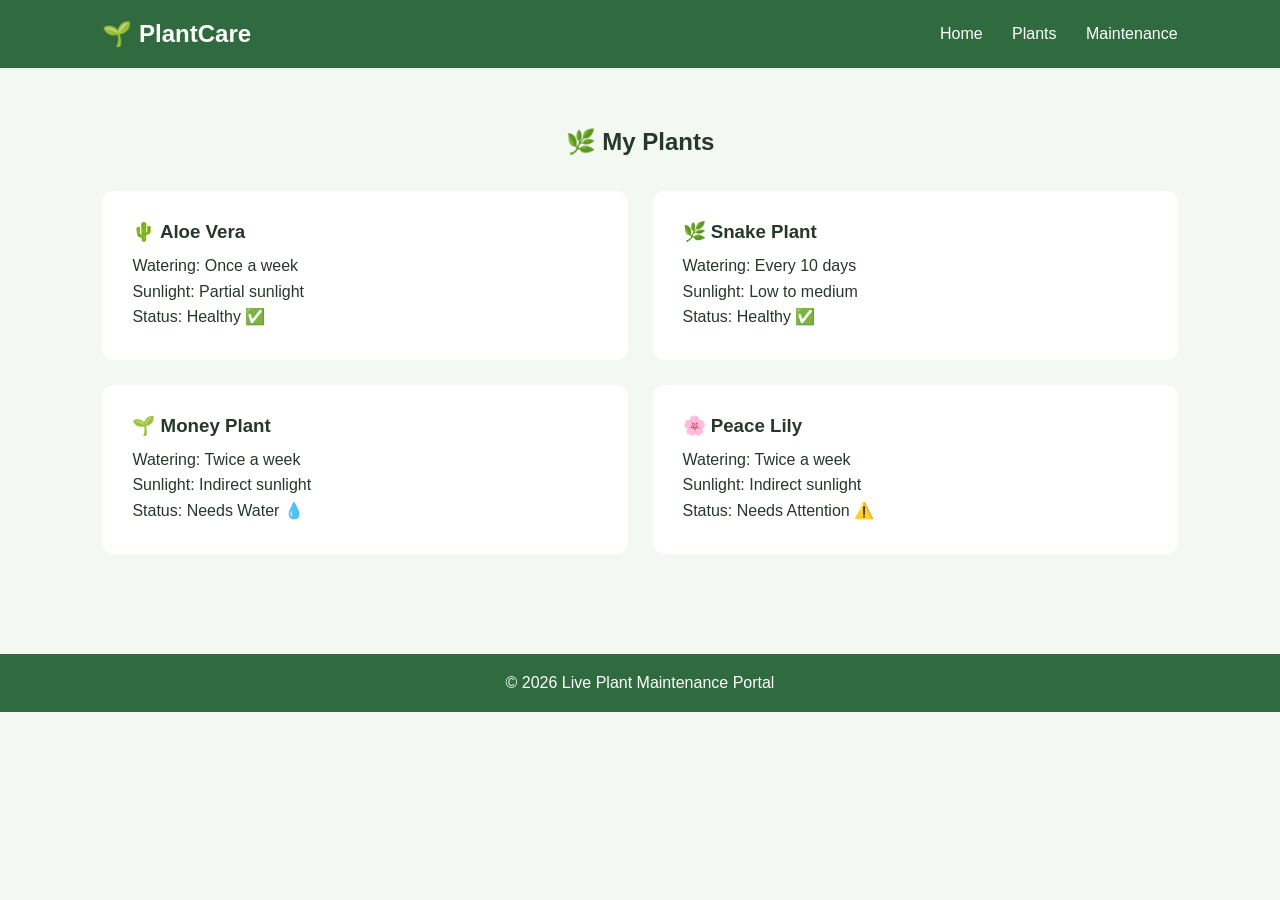
==== plants.html @ 79aac92e "Add plants.html for plant care dashboard This file contains the HTML structure for a plant care dash" ====
<!DOCTYPE html>
<html lang="en">

<head>

    <meta charset="UTF-8">

    <meta name="viewport"
          content="width=device-width, initial-scale=1.0">

    <title>My Plants</title>

    <link rel="stylesheet" href="style.css">

</head>

<body>

<header>

    <div class="logo">🌱 PlantCare</div>

    <nav>
        <a href="index.html">Home</a>
        <a href="plants.html">Plants</a>
        <a href="maintenance.html">Maintenance</a>
    </nav>

</header>


<section class="dashboard">

    <h2>🌿 My Plants</h2>

    <div class="feature-grid">

        <div class="feature">

            <h3>🌵 Aloe Vera</h3>

            <p>
                Watering: Once a week
            </p>

            <p>
                Sunlight: Partial sunlight
            </p>

            <p>
                Status: Healthy ✅
            </p>

        </div>


        <div class="feature">

            <h3>🌿 Snake Plant</h3>

            <p>
                Watering: Every 10 days
            </p>

            <p>
                Sunlight: Low to medium
            </p>

            <p>
                Status: Healthy ✅
            </p>

        </div>


        <div class="feature">

            <h3>🌱 Money Plant</h3>

            <p>
                Watering: Twice a week
            </p>

            <p>
                Sunlight: Indirect sunlight
            </p>

            <p>
                Status: Needs Water 💧
            </p>

        </div>


        <div class="feature">

            <h3>🌸 Peace Lily</h3>

            <p>
                Watering: Twice a week
            </p>

            <p>
                Sunlight: Indirect sunlight
            </p>

            <p>
                Status: Needs Attention ⚠️
            </p>

        </div>

    </div>

</section>


<footer>

    <p>© 2026 Live Plant Maintenance Portal</p>

</footer>

</body>
</html>
---- style.css ----
* {
    margin: 0;
    padding: 0;
    box-sizing: border-box;
}

body {
    font-family: Arial, sans-serif;
    background: #f4f8f3;
    color: #26382a;
}

header {
    background: #2f6b3f;
    color: white;
    padding: 20px 8%;
    display: flex;
    justify-content: space-between;
    align-items: center;
}

.logo {
    font-size: 24px;
    font-weight: bold;
}

nav a {
    color: white;
    text-decoration: none;
    margin-left: 25px;
}

nav a:hover {
    text-decoration: underline;
}

.hero {
    min-height: 450px;
    padding: 70px 8%;
    display: flex;
    align-items: center;
    justify-content: space-between;
}

.hero-text {
    max-width: 600px;
}

.hero h1 {
    font-size: 48px;
    margin-bottom: 20px;
}

.hero p {
    font-size: 18px;
    line-height: 1.7;
    margin-bottom: 30px;
}

.hero-image {
    font-size: 180px;
}

.button {
    display: inline-block;
    background: #2f6b3f;
    color: white;
    padding: 14px 25px;
    border-radius: 8px;
    text-decoration: none;
}

.button:hover {
    background: #245430;
}

.dashboard,
.features {
    padding: 60px 8%;
}

.dashboard h2,
.features h2 {
    text-align: center;
    margin-bottom: 35px;
}

.cards {
    display: grid;
    grid-template-columns: repeat(4, 1fr);
    gap: 20px;
}

.card {
    background: white;
    padding: 30px;
    text-align: center;
    border-radius: 12px;
    box-shadow: 0 3px 10px rgba(0,0,0,0.08);
}

.card span {
    font-size: 35px;
}

.card h3 {
    font-size: 30px;
    margin: 10px;
}

.feature-grid {
    display: grid;
    grid-template-columns: repeat(2, 1fr);
    gap: 25px;
}

.feature {
    background: white;
    padding: 30px;
    border-radius: 12px;
}

.feature h3 {
    margin-bottom: 10px;
}

.feature p {
    line-height: 1.6;
}

footer {
    background: #2f6b3f;
    color: white;
    text-align: center;
    padding: 20px;
    margin-top: 40px;
}

@media (max-width: 768px) {

    header {
        flex-direction: column;
        gap: 15px;
    }

    nav a {
        margin: 8px;
    }

    .hero {
        flex-direction: column;
        text-align: center;
    }

    .hero h1 {
        font-size: 35px;
    }

    .hero-image {
        font-size: 100px;
    }

    .cards {
        grid-template-columns: 1fr 1fr;
    }

    .feature-grid {
        grid-template-columns: 1fr;
    }
}
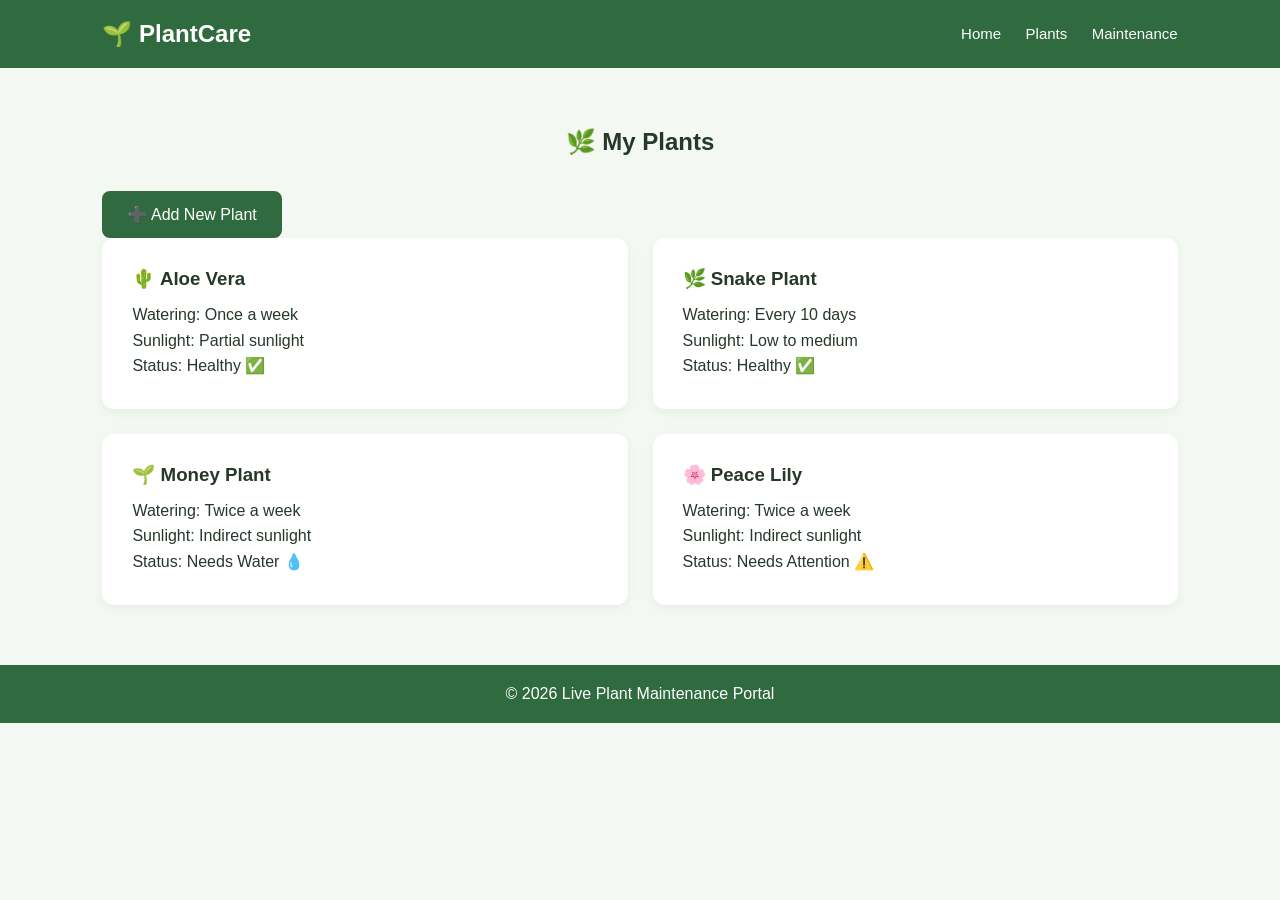
==== commit 2a54efba: "Update plants.html" ====
--- a/plants.html
+++ b/plants.html
@@ -32,6 +32,9 @@
 <section class="dashboard">
 
     <h2>🌿 My Plants</h2>
+    <a href="add-plant.html" class="button">
+    ➕ Add New Plant
+</a>
 
     <div class="feature-grid">
 
--- a/style.css
+++ b/style.css
@@ -1,170 +1,363 @@
 * {
-    margin: 0;
-    padding: 0;
-    box-sizing: border-box;
-}
+  margin: 0;
+  padding: 0;
+  box-sizing: border-box;
+  }
 
 body {
-    font-family: Arial, sans-serif;
-    background: #f4f8f3;
-    color: #26382a;
-}
+font-family: Arial, sans-serif;
+background: #f4f8f3;
+color: #26382a;
+}
+
+/* HEADER */
 
 header {
-    background: #2f6b3f;
-    color: white;
-    padding: 20px 8%;
-    display: flex;
-    justify-content: space-between;
-    align-items: center;
+background: #2f6b3f;
+color: white;
+
+padding: 20px 8%;
+
+display: flex;
+justify-content: space-between;
+align-items: center;
+
 }
 
 .logo {
-    font-size: 24px;
-    font-weight: bold;
+font-size: 24px;
+font-weight: bold;
 }
 
 nav a {
-    color: white;
-    text-decoration: none;
-    margin-left: 25px;
+color: white;
+text-decoration: none;
+
+margin-left: 20px;
+font-size: 15px;
+
 }
 
 nav a:hover {
-    text-decoration: underline;
-}
+text-decoration: underline;
+}
+
+/* HERO */
 
 .hero {
-    min-height: 450px;
-    padding: 70px 8%;
-    display: flex;
-    align-items: center;
-    justify-content: space-between;
+min-height: 430px;
+
+padding: 70px 8%;
+
+display: flex;
+align-items: center;
+justify-content: space-between;
+
 }
 
 .hero-text {
-    max-width: 600px;
+max-width: 600px;
 }
 
 .hero h1 {
-    font-size: 48px;
-    margin-bottom: 20px;
+font-size: 48px;
+margin-bottom: 20px;
 }
 
 .hero p {
-    font-size: 18px;
-    line-height: 1.7;
-    margin-bottom: 30px;
+font-size: 18px;
+line-height: 1.7;
+
+margin-bottom: 30px;
+
 }
 
 .hero-image {
-    font-size: 180px;
-}
+font-size: 160px;
+}
+
+/* BUTTON */
 
 .button {
-    display: inline-block;
-    background: #2f6b3f;
-    color: white;
-    padding: 14px 25px;
-    border-radius: 8px;
-    text-decoration: none;
+display: inline-block;
+
+background: #2f6b3f;
+color: white;
+
+padding: 14px 25px;
+
+border-radius: 8px;
+
+text-decoration: none;
+
 }
 
 .button:hover {
-    background: #245430;
-}
-
-.dashboard,
-.features {
-    padding: 60px 8%;
+background: #245430;
+}
+
+/* DASHBOARD */
+
+.dashboard {
+padding: 60px 8%;
 }
 
 .dashboard h2,
 .features h2 {
+text-align: center;
+margin-bottom: 35px;
+}
+
+.cards {
+display: grid;
+
+grid-template-columns: repeat(4, 1fr);
+
+gap: 20px;
+
+}
+
+.card {
+background: white;
+
+padding: 30px;
+
+text-align: center;
+
+border-radius: 12px;
+
+box-shadow: 0 3px 10px rgba(0,0,0,0.08);
+
+}
+
+.card span {
+font-size: 35px;
+}
+
+.card h3 {
+font-size: 30px;
+
+margin: 10px;
+
+}
+
+/* FEATURES */
+
+.features {
+padding: 60px 8%;
+}
+
+.feature-grid {
+display: grid;
+
+grid-template-columns: repeat(2, 1fr);
+
+gap: 25px;
+
+}
+
+.feature {
+background: white;
+
+padding: 30px;
+
+border-radius: 12px;
+
+box-shadow: 0 3px 10px rgba(0,0,0,0.05);
+
+}
+
+.feature h3 {
+margin-bottom: 12px;
+}
+
+.feature p {
+line-height: 1.6;
+}
+
+/* TIP */
+
+.tips {
+margin: 20px 8% 60px;
+
+padding: 30px;
+
+background: white;
+
+border-radius: 12px;
+
+text-align: center;
+
+box-shadow: 0 3px 10px rgba(0,0,0,0.05);
+
+}
+
+.tips h2 {
+margin-bottom: 15px;
+}
+
+.tips p {
+line-height: 1.6;
+}
+
+/* FOOTER */
+
+footer {
+background: #2f6b3f;
+
+color: white;
+
+text-align: center;
+
+padding: 20px;
+
+}
+
+/* MOBILE */
+
+@media (max-width: 768px) {
+
+header {
+    flex-direction: column;
+
+    gap: 15px;
+
     text-align: center;
-    margin-bottom: 35px;
+}
+
+nav a {
+    margin: 5px;
+}
+
+.hero {
+    flex-direction: column;
+
+    text-align: center;
+
+    gap: 30px;
+}
+
+.hero h1 {
+    font-size: 35px;
+}
+
+.hero-image {
+    font-size: 100px;
 }
 
 .cards {
-    display: grid;
-    grid-template-columns: repeat(4, 1fr);
-    gap: 20px;
-}
-
-.card {
-    background: white;
-    padding: 30px;
-    text-align: center;
-    border-radius: 12px;
-    box-shadow: 0 3px 10px rgba(0,0,0,0.08);
-}
-
-.card span {
-    font-size: 35px;
-}
-
-.card h3 {
-    font-size: 30px;
-    margin: 10px;
+    grid-template-columns: 1fr 1fr;
 }
 
 .feature-grid {
-    display: grid;
-    grid-template-columns: repeat(2, 1fr);
-    gap: 25px;
-}
-
-.feature {
-    background: white;
-    padding: 30px;
-    border-radius: 12px;
-}
-
-.feature h3 {
-    margin-bottom: 10px;
-}
-
-.feature p {
-    line-height: 1.6;
-}
-
-footer {
-    background: #2f6b3f;
-    color: white;
-    text-align: center;
-    padding: 20px;
-    margin-top: 40px;
-}
-
-@media (max-width: 768px) {
-
-    header {
-        flex-direction: column;
-        gap: 15px;
-    }
-
-    nav a {
-        margin: 8px;
-    }
-
-    .hero {
-        flex-direction: column;
-        text-align: center;
-    }
-
-    .hero h1 {
-        font-size: 35px;
-    }
-
-    .hero-image {
-        font-size: 100px;
-    }
-
-    .cards {
-        grid-template-columns: 1fr 1fr;
-    }
-
-    .feature-grid {
-        grid-template-columns: 1fr;
-    }
-}
+    grid-template-columns: 1fr;
+}
+
+}
+
+@media (max-width: 480px) {
+
+.cards {
+    grid-template-columns: 1fr;
+}
+  
+}
+/* ADD PLANT FORM */
+
+.form-section {
+padding: 60px 8%;
+
+min-height: 600px;
+
+display: flex;
+justify-content: center;
+align-items: center;
+
+}
+
+.form-container {
+background: white;
+
+width: 100%;
+max-width: 600px;
+
+padding: 40px;
+
+border-radius: 15px;
+
+box-shadow: 0 3px 15px rgba(0,0,0,0.08);
+
+}
+
+.form-container h2 {
+text-align: center;
+
+margin-bottom: 10px;
+
+}
+
+.form-description {
+text-align: center;
+
+margin-bottom: 30px;
+
+color: #666;
+
+}
+
+.form-container label {
+display: block;
+
+margin-top: 18px;
+margin-bottom: 7px;
+
+font-weight: bold;
+
+}
+
+.form-container input,
+.form-container select {
+width: 100%;
+
+padding: 13px;
+
+border: 1px solid #ccc;
+
+border-radius: 7px;
+
+font-size: 15px;
+
+}
+
+.form-container input:focus,
+.form-container select:focus {
+outline: none;
+
+border: 2px solid #2f6b3f;
+
+}
+
+.submit-button {
+width: 100%;
+
+margin-top: 30px;
+
+padding: 14px;
+
+border: none;
+
+border-radius: 8px;
+
+background: #2f6b3f;
+
+color: white;
+
+font-size: 16px;
+
+cursor: pointer;
+
+}
+
+.submit-button:hover {
+background: #245430;
+}
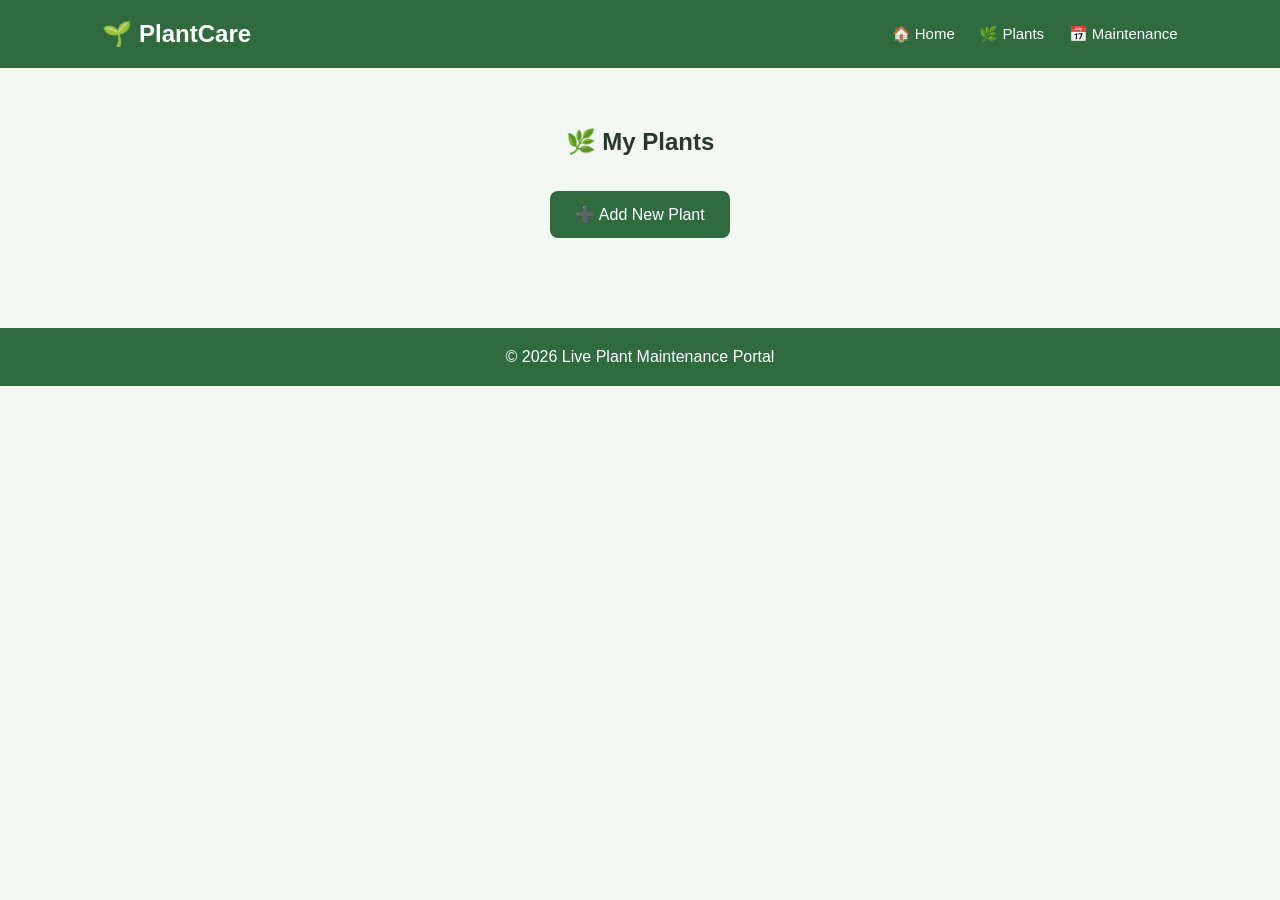
==== commit b4b16c4d: "Refactor plants.html for cleaner structure" ====
--- a/plants.html
+++ b/plants.html
@@ -1,128 +1,58 @@
-<!DOCTYPE html>
-<html lang="en">
+<!DOCTYPE html><html lang="en"><head><meta charset="UTF-8">
 
-<head>
+<meta name="viewport"
+      content="width=device-width, initial-scale=1.0">
 
-    <meta charset="UTF-8">
+<title>My Plants</title>
 
-    <meta name="viewport"
-          content="width=device-width, initial-scale=1.0">
+<link rel="stylesheet" href="style.css">
 
-    <title>My Plants</title>
+</head><body><header><div class="logo">
+    🌱 PlantCare
+</div>
 
-    <link rel="stylesheet" href="style.css">
+<nav>
+    <a href="index.html">🏠 Home</a>
+    <a href="plants.html">🌿 Plants</a>
+    <a href="maintenance.html">📅 Maintenance</a>
+</nav>
 
-</head>
-
-<body>
-
-<header>
-
-    <div class="logo">🌱 PlantCare</div>
-
-    <nav>
-        <a href="index.html">Home</a>
-        <a href="plants.html">Plants</a>
-        <a href="maintenance.html">Maintenance</a>
-    </nav>
-
-</header>
+</header><section class="dashboard"><h2>🌿 My Plants</h2>
 
 
-<section class="dashboard">
+<div style="text-align:center; margin-bottom:30px;">
 
-    <h2>🌿 My Plants</h2>
     <a href="add-plant.html" class="button">
-    ➕ Add New Plant
-</a>
+        ➕ Add New Plant
+    </a>
 
-    <div class="feature-grid">
-
-        <div class="feature">
-
-            <h3>🌵 Aloe Vera</h3>
-
-            <p>
-                Watering: Once a week
-            </p>
-
-            <p>
-                Sunlight: Partial sunlight
-            </p>
-
-            <p>
-                Status: Healthy ✅
-            </p>
-
-        </div>
+</div>
 
 
-        <div class="feature">
+<div id="plantList" class="feature-grid">
 
-            <h3>🌿 Snake Plant</h3>
+    <!-- Plants will appear here -->
 
-            <p>
-                Watering: Every 10 days
-            </p>
-
-            <p>
-                Sunlight: Low to medium
-            </p>
-
-            <p>
-                Status: Healthy ✅
-            </p>
-
-        </div>
+</div>
 
 
-        <div class="feature">
+<div id="noPlants"
+     style="text-align:center; display:none;">
 
-            <h3>🌱 Money Plant</h3>
+    <p>
+        🌱 No plants have been added yet.
+    </p>
 
-            <p>
-                Watering: Twice a week
-            </p>
+    <br>
 
-            <p>
-                Sunlight: Indirect sunlight
-            </p>
+    <a href="add-plant.html" class="button">
+        Add Your First Plant
+    </a>
 
-            <p>
-                Status: Needs Water 💧
-            </p>
+</div>
 
-        </div>
+</section><footer><p>
+    © 2026 Live Plant Maintenance Portal
+</p>
 
-
-        <div class="feature">
-
-            <h3>🌸 Peace Lily</h3>
-
-            <p>
-                Watering: Twice a week
-            </p>
-
-            <p>
-                Sunlight: Indirect sunlight
-            </p>
-
-            <p>
-                Status: Needs Attention ⚠️
-            </p>
-
-        </div>
-
-    </div>
-
-</section>
-
-
-<footer>
-
-    <p>© 2026 Live Plant Maintenance Portal</p>
-
-</footer>
-
-</body>
-</html>
+</footer><script src="script.js"></script></body></html>
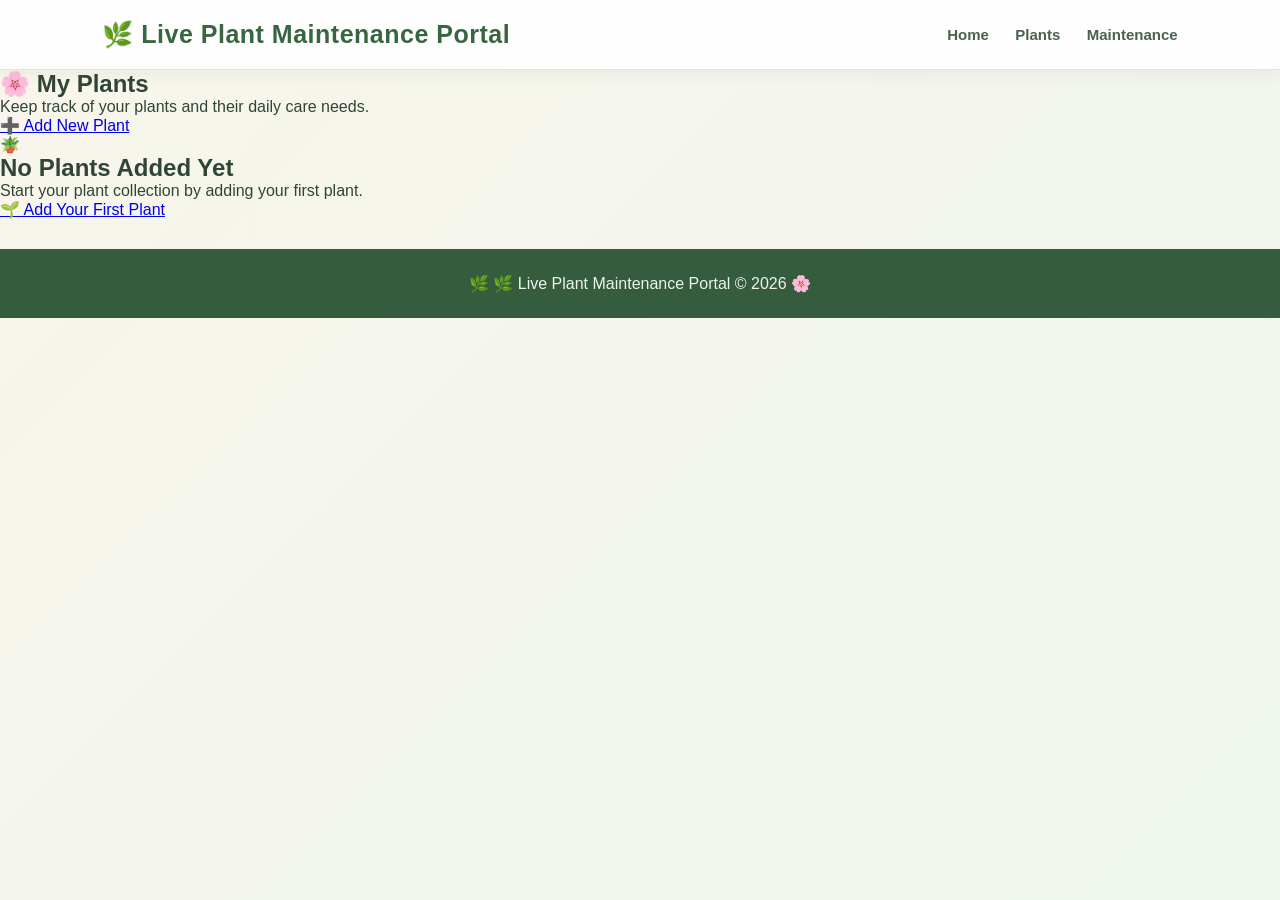
==== commit 40c40c7f: "Update plants.html" ====
--- a/plants.html
+++ b/plants.html
@@ -1,58 +1,51 @@
-<!DOCTYPE html><html lang="en"><head><meta charset="UTF-8">
+<!DOCTYPE html>
+<html lang="en">
+<head>
+    <meta charset="UTF-8">
+    <meta name="viewport" content="width=device-width, initial-scale=1.0">
+    <title>My Plants | Live Plant Maintenance Portal</title>
+    <link rel="stylesheet" href="style.css">
+</head>
 
-<meta name="viewport"
-      content="width=device-width, initial-scale=1.0">
+<body>
 
-<title>My Plants</title>
+<header>
+    <div class="logo">🌿 Live Plant Maintenance Portal</div>
 
-<link rel="stylesheet" href="style.css">
+    <nav>
+        <a href="index.html">Home</a>
+        <a href="plants.html">Plants</a>
+        <a href="maintenance.html">Maintenance</a>
+    </nav>
+</header>
 
-</head><body><header><div class="logo">
-    🌱 PlantCare
-</div>
+<section class="page-hero">
+    <h1>🌸 My Plants</h1>
+    <p>Keep track of your plants and their daily care needs.</p>
+</section>
 
-<nav>
-    <a href="index.html">🏠 Home</a>
-    <a href="plants.html">🌿 Plants</a>
-    <a href="maintenance.html">📅 Maintenance</a>
-</nav>
+<main class="container">
 
-</header><section class="dashboard"><h2>🌿 My Plants</h2>
+    <div class="page-actions">
+        <a href="add-plant.html" class="btn">➕ Add New Plant</a>
+    </div>
 
+    <div id="plantList" class="plant-grid"></div>
 
-<div style="text-align:center; margin-bottom:30px;">
+    <div id="noPlants" class="empty-message">
+        <div class="empty-icon">🪴</div>
+        <h2>No Plants Added Yet</h2>
+        <p>Start your plant collection by adding your first plant.</p>
+        <a href="add-plant.html" class="btn">🌱 Add Your First Plant</a>
+    </div>
 
-    <a href="add-plant.html" class="button">
-        ➕ Add New Plant
-    </a>
+</main>
 
-</div>
+<footer>
+    <p>🌿 Live Plant Maintenance Portal © 2026</p>
+</footer>
 
+<script src="script.js"></script>
 
-<div id="plantList" class="feature-grid">
-
-    <!-- Plants will appear here -->
-
-</div>
-
-
-<div id="noPlants"
-     style="text-align:center; display:none;">
-
-    <p>
-        🌱 No plants have been added yet.
-    </p>
-
-    <br>
-
-    <a href="add-plant.html" class="button">
-        Add Your First Plant
-    </a>
-
-</div>
-
-</section><footer><p>
-    © 2026 Live Plant Maintenance Portal
-</p>
-
-</footer><script src="script.js"></script></body></html>
+</body>
+</html>
--- a/style.css
+++ b/style.css
@@ -1,3 +1,8 @@
+/* =========================================
+LIVE PLANT MAINTENANCE PORTAL
+NATURAL BOTANICAL THEME
+========================================= */
+
 * {
   margin: 0;
   padding: 0;
@@ -5,293 +10,457 @@
   }
 
 body {
-font-family: Arial, sans-serif;
-background: #f4f8f3;
-color: #26382a;
-}
-
-/* HEADER */
+font-family: "Trebuchet MS", Arial, sans-serif;
+
+background:
+    linear-gradient(
+        135deg,
+        #f8f5ec,
+        #eef6ed
+    );
+
+color: #304536;
+
+min-height: 100vh;
+
+}
+
+/* =========================================
+HEADER
+========================================= */
 
 header {
-background: #2f6b3f;
-color: white;
+background: rgba(255, 255, 255, 0.95);
 
 padding: 20px 8%;
 
 display: flex;
+
 justify-content: space-between;
+
 align-items: center;
 
+border-bottom: 1px solid #dce8d8;
+
+box-shadow: 0 3px 15px rgba(65, 92, 65, 0.08);
+
+position: sticky;
+
+top: 0;
+
+z-index: 100;
+
 }
 
 .logo {
-font-size: 24px;
+font-size: 25px;
+
 font-weight: bold;
+
+color: #386641;
+
+letter-spacing: 0.5px;
+
 }
 
 nav a {
-color: white;
+color: #49624d;
+
 text-decoration: none;
 
-margin-left: 20px;
+margin-left: 22px;
+
 font-size: 15px;
 
+font-weight: bold;
+
+transition: 0.3s;
+
 }
 
 nav a:hover {
-text-decoration: underline;
-}
-
-/* HERO */
+color: #c46b7b;
+}
+
+/* =========================================
+HERO
+========================================= */
 
 .hero {
-min-height: 430px;
-
-padding: 70px 8%;
+min-height: 470px;
+
+padding: 80px 8%;
 
 display: flex;
+
 align-items: center;
+
 justify-content: space-between;
 
+position: relative;
+
+overflow: hidden;
+
+}
+
+.hero::before {
+content: "🌸";
+
+position: absolute;
+
+top: 35px;
+
+right: 12%;
+
+font-size: 35px;
+
+opacity: 0.7;
+
+}
+
+.hero::after {
+content: "🌿";
+
+position: absolute;
+
+bottom: 20px;
+
+left: 5%;
+
+font-size: 45px;
+
+opacity: 0.5;
+
 }
 
 .hero-text {
-max-width: 600px;
+max-width: 650px;
+
+z-index: 2;
+
 }
 
 .hero h1 {
-font-size: 48px;
-margin-bottom: 20px;
+font-family: Georgia, serif;
+
+font-size: 50px;
+
+line-height: 1.15;
+
+color: #315c3b;
+
+margin-bottom: 22px;
+
+}
+
+.hero h1::before {
+content: "❀ ";
+
+color: #c97989;
+
 }
 
 .hero p {
 font-size: 18px;
-line-height: 1.7;
+
+line-height: 1.8;
+
+color: #607263;
 
 margin-bottom: 30px;
 
 }
 
 .hero-image {
-font-size: 160px;
-}
-
-/* BUTTON */
+font-size: 170px;
+
+filter: drop-shadow(
+    0 10px 15px rgba(50, 90, 55, 0.15)
+);
+
+z-index: 2;
+
+}
+
+/* =========================================
+BUTTON
+========================================= */
 
 .button {
 display: inline-block;
 
-background: #2f6b3f;
+background: #5b875f;
+
 color: white;
 
-padding: 14px 25px;
-
-border-radius: 8px;
+padding: 14px 28px;
+
+border-radius: 30px;
 
 text-decoration: none;
 
+font-weight: bold;
+
+box-shadow:
+    0 5px 12px rgba(65, 100, 65, 0.18);
+
+transition: 0.3s;
+
 }
 
 .button:hover {
-background: #245430;
-}
-
-/* DASHBOARD */
+background: #c46b7b;
+
+transform: translateY(-2px);
+
+}
+
+/* =========================================
+DASHBOARD
+========================================= */
 
 .dashboard {
-padding: 60px 8%;
+padding: 65px 8%;
 }
 
 .dashboard h2,
 .features h2 {
+font-family: Georgia, serif;
+
 text-align: center;
-margin-bottom: 35px;
-}
+
+font-size: 32px;
+
+color: #315c3b;
+
+margin-bottom: 38px;
+
+}
+
+.dashboard h2::after,
+.features h2::after {
+content: " ❀";
+
+color: #c97989;
+
+}
+
+/* =========================================
+STATISTICS CARDS
+========================================= */
 
 .cards {
 display: grid;
 
-grid-template-columns: repeat(4, 1fr);
-
-gap: 20px;
+grid-template-columns:
+    repeat(4, 1fr);
+
+gap: 22px;
 
 }
 
 .card {
-background: white;
-
-padding: 30px;
+background: rgba(255, 255, 255, 0.9);
+
+padding: 30px 20px;
 
 text-align: center;
 
-border-radius: 12px;
-
-box-shadow: 0 3px 10px rgba(0,0,0,0.08);
+border-radius: 22px;
+
+border: 1px solid #e1ebdc;
+
+box-shadow:
+    0 7px 20px rgba(70, 95, 70, 0.08);
+
+transition: 0.3s;
+
+position: relative;
+
+}
+
+.card::before {
+content: "🌿";
+
+position: absolute;
+
+top: 10px;
+
+right: 15px;
+
+font-size: 18px;
+
+opacity: 0.4;
+
+}
+
+.card:hover {
+transform: translateY(-5px);
+
+box-shadow:
+    0 12px 25px rgba(70, 95, 70, 0.13);
 
 }
 
 .card span {
-font-size: 35px;
+font-size: 38px;
 }
 
 .card h3 {
-font-size: 30px;
+font-family: Georgia, serif;
+
+font-size: 32px;
+
+color: #4d7654;
 
 margin: 10px;
 
 }
 
-/* FEATURES */
+.card p {
+color: #718073;
+
+font-size: 14px;
+
+}
+
+/* =========================================
+FEATURES
+========================================= */
 
 .features {
-padding: 60px 8%;
+padding: 65px 8%;
 }
 
 .feature-grid {
 display: grid;
 
-grid-template-columns: repeat(2, 1fr);
+grid-template-columns:
+    repeat(2, 1fr);
 
 gap: 25px;
 
 }
 
 .feature {
-background: white;
+background:
+rgba(255, 255, 255, 0.92);
 
 padding: 30px;
 
-border-radius: 12px;
-
-box-shadow: 0 3px 10px rgba(0,0,0,0.05);
+border-radius: 22px;
+
+border-left: 5px solid #8caf83;
+
+box-shadow:
+    0 7px 20px rgba(70, 95, 70, 0.07);
+
+position: relative;
+
+transition: 0.3s;
+
+}
+
+.feature::after {
+content: "❀";
+
+position: absolute;
+
+right: 22px;
+
+top: 18px;
+
+color: #d58a98;
+
+font-size: 22px;
+
+opacity: 0.65;
+
+}
+
+.feature:hover {
+transform: translateY(-4px);
+
+border-left-color: #c97989;
 
 }
 
 .feature h3 {
+color: #416b48;
+
 margin-bottom: 12px;
+
+font-family: Georgia, serif;
+
 }
 
 .feature p {
-line-height: 1.6;
-}
-
-/* TIP */
-
-.tips {
-margin: 20px 8% 60px;
-
-padding: 30px;
-
-background: white;
-
-border-radius: 12px;
+line-height: 1.7;
+
+color: #69766b;
+
+}
+
+/* =========================================
+PLANT FORM
+========================================= */
+
+.form-section {
+padding: 70px 8%;
+
+min-height: 650px;
+
+display: flex;
+
+justify-content: center;
+
+align-items: center;
+
+}
+
+.form-container {
+background:
+rgba(255, 255, 255, 0.96);
+
+width: 100%;
+
+max-width: 620px;
+
+padding: 45px;
+
+border-radius: 28px;
+
+border: 1px solid #dfe9da;
+
+box-shadow:
+    0 15px 35px rgba(70, 95, 70, 0.1);
+
+position: relative;
+
+}
+
+.form-container::before {
+content: "🌿  ❀  🌿";
+
+display: block;
 
 text-align: center;
 
-box-shadow: 0 3px 10px rgba(0,0,0,0.05);
-
-}
-
-.tips h2 {
+font-size: 24px;
+
 margin-bottom: 15px;
-}
-
-.tips p {
-line-height: 1.6;
-}
-
-/* FOOTER */
-
-footer {
-background: #2f6b3f;
-
-color: white;
-
-text-align: center;
-
-padding: 20px;
-
-}
-
-/* MOBILE */
-
-@media (max-width: 768px) {
-
-header {
-    flex-direction: column;
-
-    gap: 15px;
-
-    text-align: center;
-}
-
-nav a {
-    margin: 5px;
-}
-
-.hero {
-    flex-direction: column;
-
-    text-align: center;
-
-    gap: 30px;
-}
-
-.hero h1 {
-    font-size: 35px;
-}
-
-.hero-image {
-    font-size: 100px;
-}
-
-.cards {
-    grid-template-columns: 1fr 1fr;
-}
-
-.feature-grid {
-    grid-template-columns: 1fr;
-}
-
-}
-
-@media (max-width: 480px) {
-
-.cards {
-    grid-template-columns: 1fr;
-}
-  
-}
-/* ADD PLANT FORM */
-
-.form-section {
-padding: 60px 8%;
-
-min-height: 600px;
-
-display: flex;
-justify-content: center;
-align-items: center;
-
-}
-
-.form-container {
-background: white;
-
-width: 100%;
-max-width: 600px;
-
-padding: 40px;
-
-border-radius: 15px;
-
-box-shadow: 0 3px 15px rgba(0,0,0,0.08);
+
+color: #6f916f;
 
 }
 
 .form-container h2 {
 text-align: center;
 
+font-family: Georgia, serif;
+
+color: #315c3b;
+
 margin-bottom: 10px;
 
 }
@@ -299,9 +468,11 @@
 .form-description {
 text-align: center;
 
+color: #7a857c;
+
 margin-bottom: 30px;
 
-color: #666;
+font-style: italic;
 
 }
 
@@ -309,7 +480,10 @@
 display: block;
 
 margin-top: 18px;
+
 margin-bottom: 7px;
+
+color: #46614b;
 
 font-weight: bold;
 
@@ -319,13 +493,19 @@
 .form-container select {
 width: 100%;
 
-padding: 13px;
-
-border: 1px solid #ccc;
-
-border-radius: 7px;
+padding: 14px;
+
+border: 1px solid #d6e1d1;
+
+background: #fafcf8;
+
+border-radius: 12px;
 
 font-size: 15px;
+
+color: #405444;
+
+transition: 0.3s;
 
 }
 
@@ -333,7 +513,10 @@
 .form-container select:focus {
 outline: none;
 
-border: 2px solid #2f6b3f;
+border-color: #7fa67d;
+
+box-shadow:
+    0 0 0 3px rgba(127, 166, 125, 0.12);
 
 }
 
@@ -342,22 +525,169 @@
 
 margin-top: 30px;
 
-padding: 14px;
+padding: 15px;
 
 border: none;
 
-border-radius: 8px;
-
-background: #2f6b3f;
+border-radius: 30px;
+
+background: #5b875f;
 
 color: white;
 
 font-size: 16px;
 
+font-weight: bold;
+
 cursor: pointer;
 
+transition: 0.3s;
+
 }
 
 .submit-button:hover {
-background: #245430;
-}
+background: #c46b7b;
+
+transform: translateY(-2px);
+
+}
+
+/* =========================================
+PLANT CARE TIP
+========================================= */
+
+.tips {
+margin: 20px 8% 65px;
+
+padding: 35px;
+
+background:
+    linear-gradient(
+        135deg,
+        #fffdf5,
+        #f3f8ef
+    );
+
+border-radius: 25px;
+
+border: 1px solid #e3eadc;
+
+text-align: center;
+
+box-shadow:
+    0 7px 20px rgba(70, 95, 70, 0.07);
+
+}
+
+.tips h2 {
+font-family: Georgia, serif;
+
+color: #4a704e;
+
+margin-bottom: 15px;
+
+}
+
+.tips p {
+line-height: 1.7;
+
+color: #687469;
+
+}
+
+/* =========================================
+FOOTER
+========================================= */
+
+footer {
+background: #355c3c;
+
+color: #edf4ea;
+
+text-align: center;
+
+padding: 25px;
+
+margin-top: 30px;
+
+}
+
+footer p::before {
+content: "🌿 ";
+}
+
+footer p::after {
+content: " 🌸";
+}
+
+/* =========================================
+MOBILE
+========================================= */
+
+@media (max-width: 768px) {
+
+header {
+    flex-direction: column;
+
+    gap: 15px;
+
+    text-align: center;
+}
+
+nav a {
+    margin: 5px;
+}
+
+.hero {
+    flex-direction: column;
+
+    text-align: center;
+
+    gap: 30px;
+
+    padding-top: 60px;
+}
+
+.hero h1 {
+    font-size: 38px;
+}
+
+.hero-image {
+    font-size: 110px;
+}
+
+.cards {
+    grid-template-columns: 1fr 1fr;
+}
+
+.feature-grid {
+    grid-template-columns: 1fr;
+}
+
+.form-container {
+    padding: 30px 22px;
+}
+
+}
+
+@media (max-width: 480px) {
+
+.hero h1 {
+    font-size: 32px;
+}
+
+.cards {
+    grid-template-columns: 1fr;
+}
+
+.dashboard,
+.features {
+    padding-left: 5%;
+    padding-right: 5%;
+}
+
+.form-section {
+    padding: 40px 5%;
+}
+
+}
